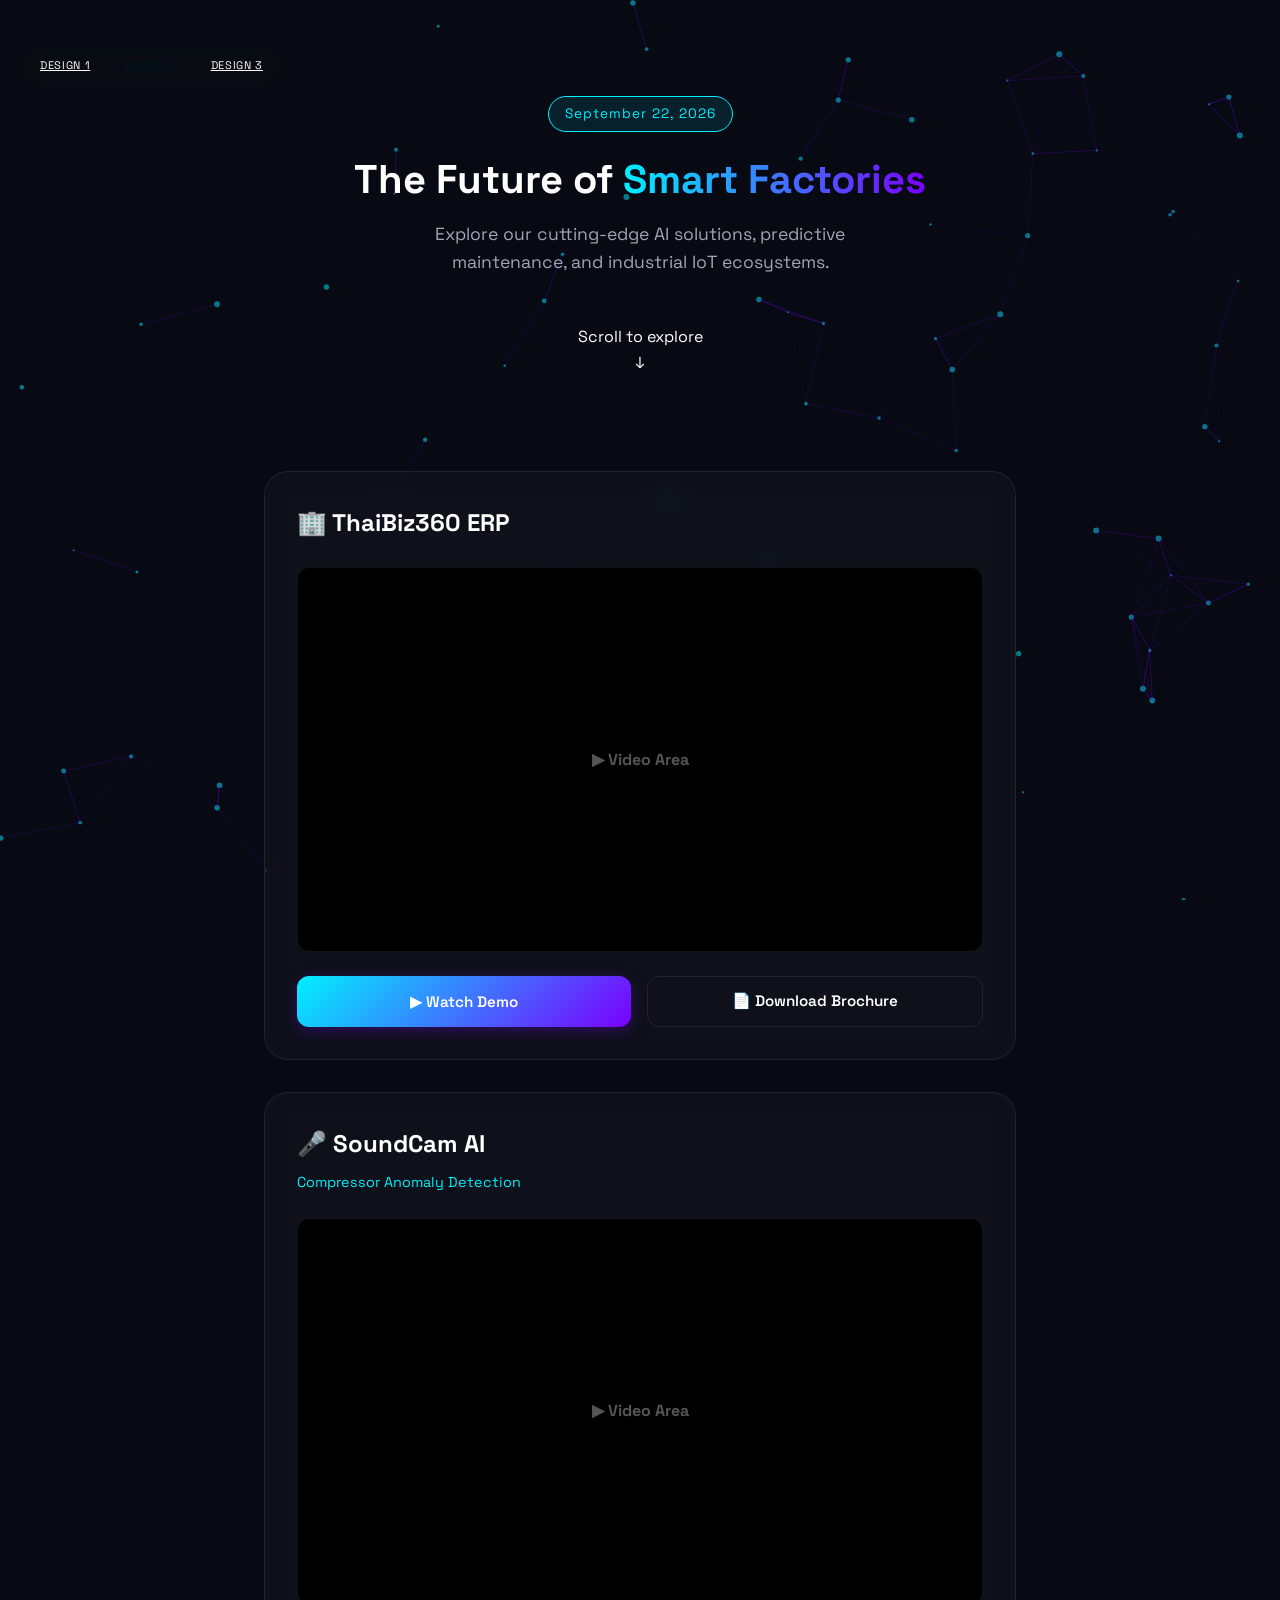
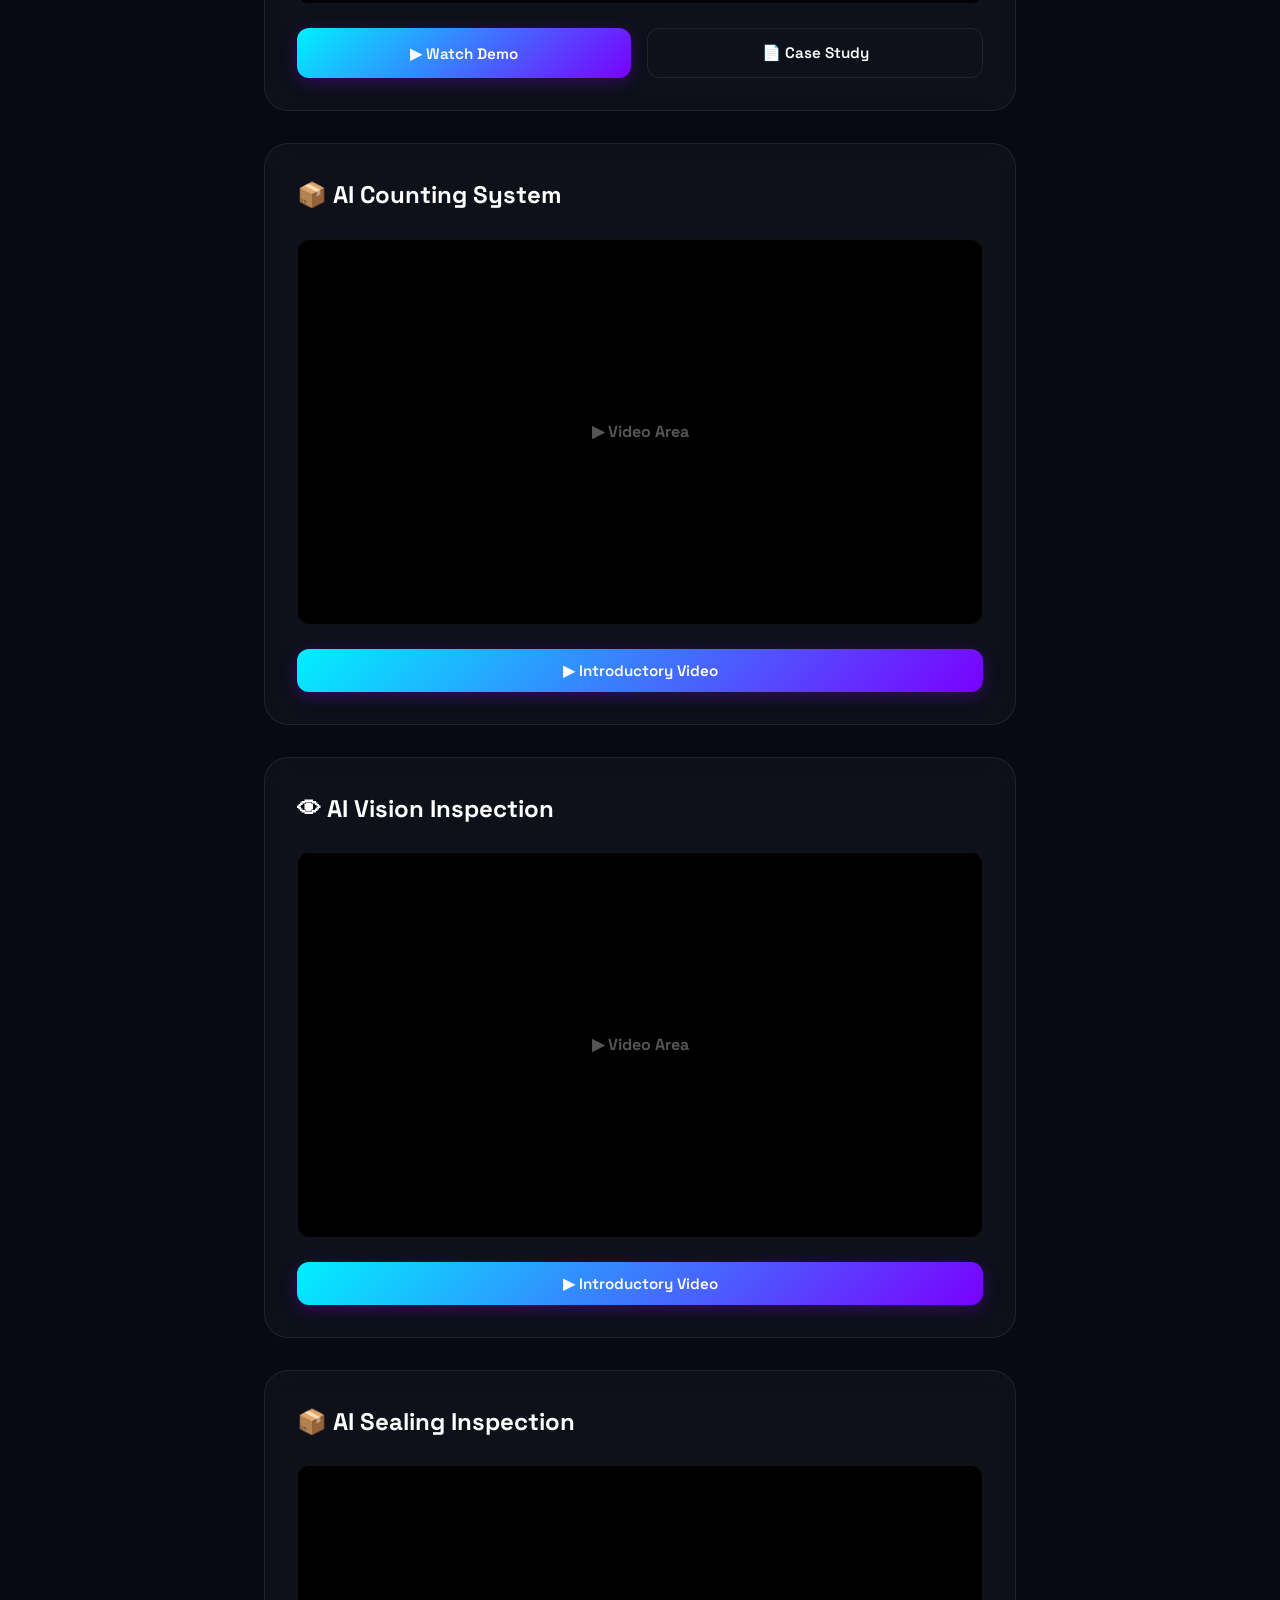
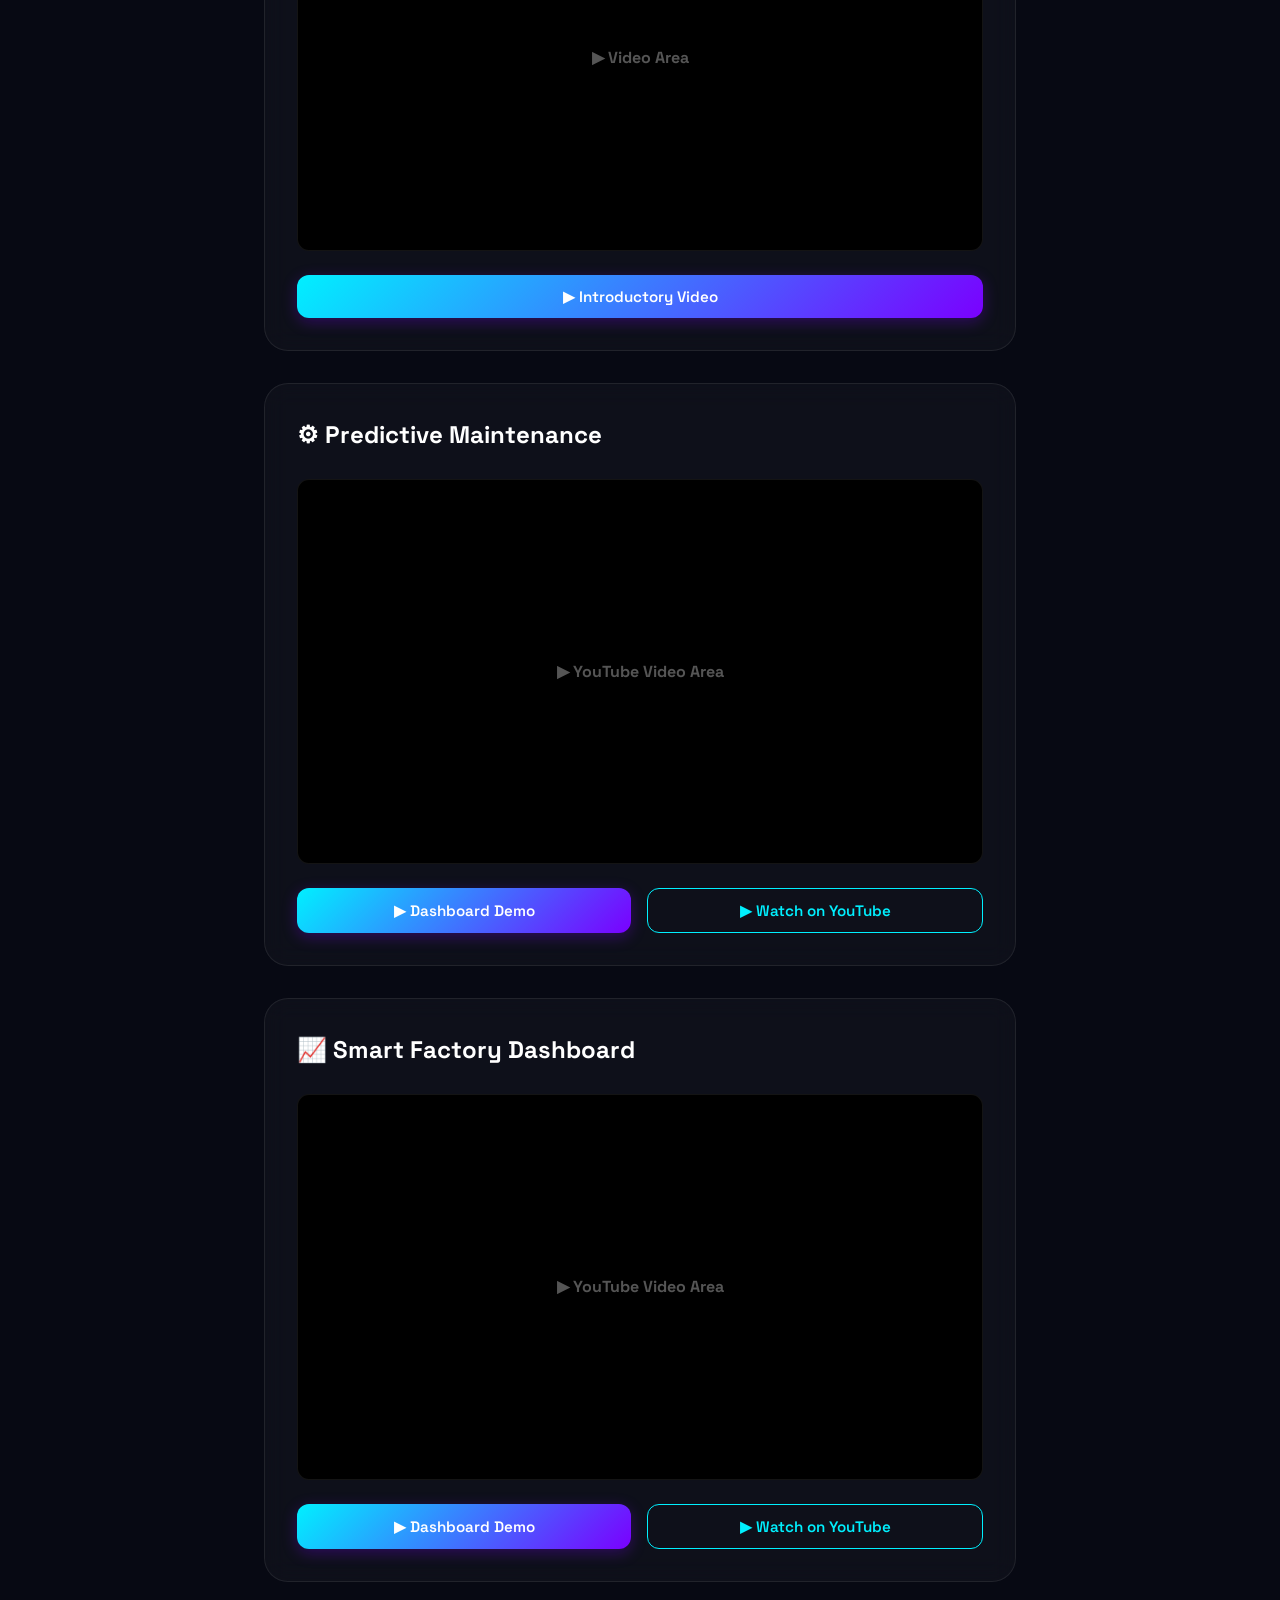
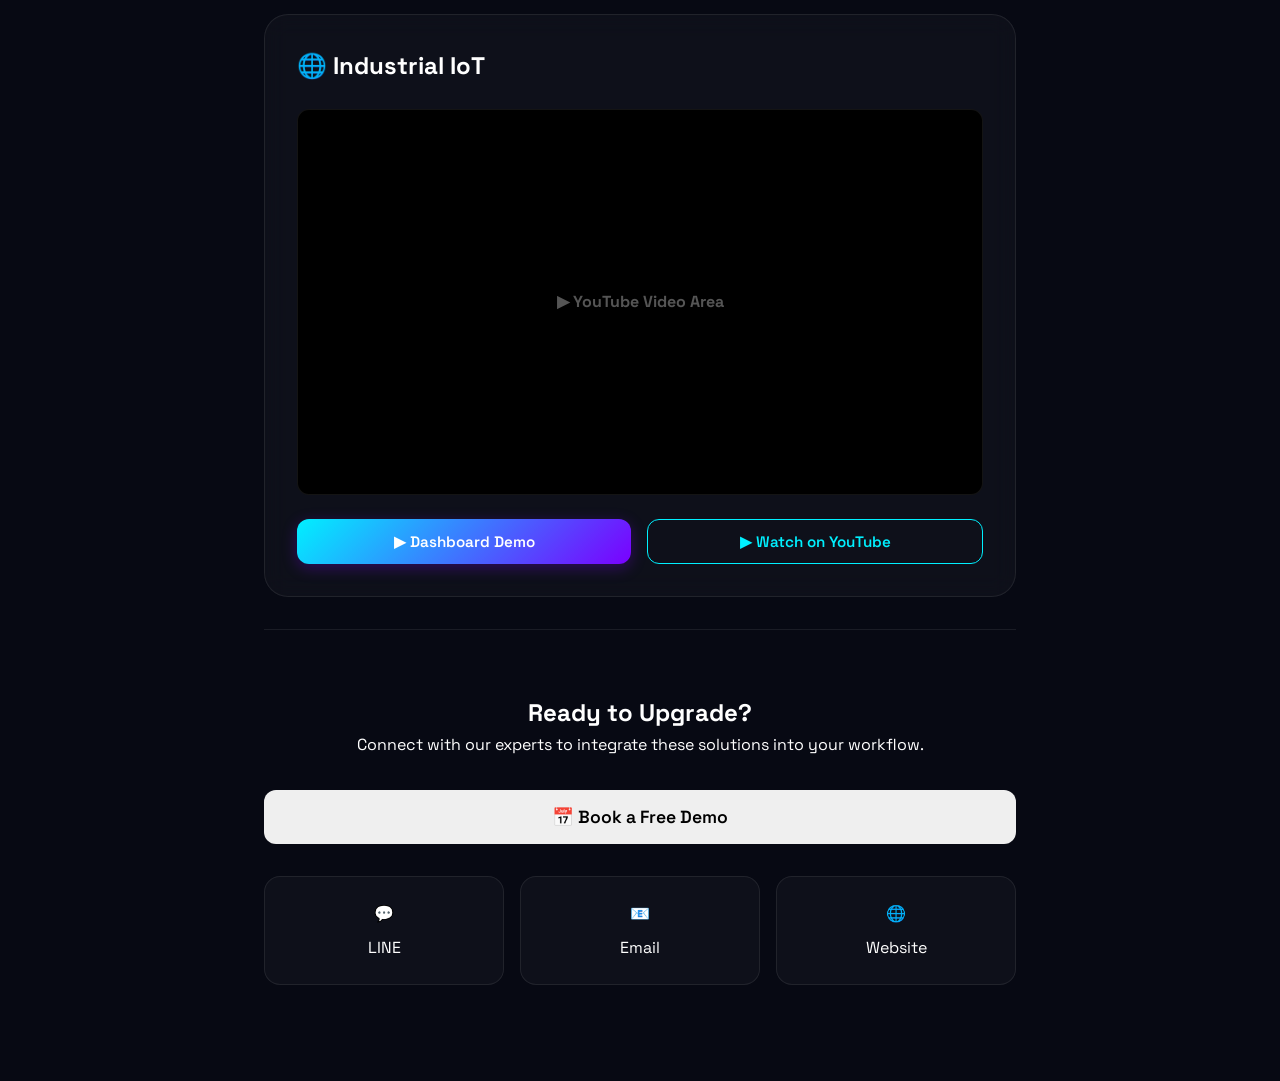
==== design2.html @ a57fcfaf "Add design switcher, particle background animation, and styles - Implemented a design switcher in in" ====
<!doctype html>
<html lang="en">
  <head>
    <meta charset="UTF-8" />
    <meta name="viewport" content="width=device-width, initial-scale=1.0" />
    <title>AI Solutions Seminar 2026</title>
    <!-- Google Fonts for a modern, tech-focused look -->
    <link
      href="https://fonts.googleapis.com/css2?family=Space+Grotesk:wght@300;500;700&display=swap"
      rel="stylesheet"
    />
    <link rel="stylesheet" href="style.css" />
  </head>
  <body>
    <div id="design-switch">
      <a href="index.html">Design 1</a>
      <a href="design2.html" class="active">Design 2</a>
      <a href="design3.html">Design 3</a>
    </div>
    <!-- Dynamic AI Particle Background -->
    <canvas id="neural-canvas"></canvas>

    <div class="container">
      <!-- Header -->
      <header class="hero reveal">
        <div class="badge">September 22, 2026</div>
        <h1>
          The Future of <span class="gradient-text">Smart Factories</span>
        </h1>
        <p>
          Explore our cutting-edge AI solutions, predictive maintenance, and
          industrial IoT ecosystems.
        </p>
        <div class="scroll-indicator">
          <span>Scroll to explore</span>
          <div class="arrow">↓</div>
        </div>
      </header>

      <main>
        <!-- 1. ThaiBiz360 ERP -->
        <section class="card reveal" id="erp">
          <h2>🏢 ThaiBiz360 ERP</h2>
          <div class="video-wrapper">
            <!-- Replace with iframe or video tag -->
            <div class="video-placeholder">▶ Video Area</div>
          </div>
          <div class="actions">
            <button class="btn primary">▶ Watch Demo</button>
            <a href="#" class="btn secondary" download>📄 Download Brochure</a>
          </div>
        </section>

        <!-- 2. SoundCam AI -->
        <section class="card reveal" id="soundcam">
          <h2>🎤 SoundCam AI</h2>
          <p class="subtitle">Compressor Anomaly Detection</p>
          <div class="video-wrapper">
            <div class="video-placeholder">▶ Video Area</div>
          </div>
          <div class="actions">
            <button class="btn primary">▶ Watch Demo</button>
            <a href="#" class="btn secondary" download>📄 Case Study</a>
          </div>
        </section>

        <!-- 3. AI Counting System -->
        <section class="card reveal" id="ai-counting">
          <h2>📦 AI Counting System</h2>
          <div class="video-wrapper">
            <div class="video-placeholder">▶ Video Area</div>
          </div>
          <div class="actions">
            <button class="btn primary">▶ Introductory Video</button>
          </div>
        </section>

        <!-- 4. AI Vision Inspection -->
        <section class="card reveal" id="vision-inspection">
          <h2>👁 AI Vision Inspection</h2>
          <div class="video-wrapper">
            <div class="video-placeholder">▶ Video Area</div>
          </div>
          <div class="actions">
            <button class="btn primary">▶ Introductory Video</button>
          </div>
        </section>

        <!-- 5. AI Sealing Inspection -->
        <section class="card reveal" id="sealing-inspection">
          <h2>📦 AI Sealing Inspection</h2>
          <div class="video-wrapper">
            <div class="video-placeholder">▶ Video Area</div>
          </div>
          <div class="actions">
            <button class="btn primary">▶ Introductory Video</button>
          </div>
        </section>

        <!-- 6. Predictive Maintenance -->
        <section class="card reveal" id="predictive-maintenance">
          <h2>⚙ Predictive Maintenance</h2>
          <div class="video-wrapper">
            <div class="video-placeholder">▶ YouTube Video Area</div>
          </div>
          <div class="actions">
            <button class="btn primary">▶ Dashboard Demo</button>
            <button class="btn outline">▶ Watch on YouTube</button>
          </div>
        </section>

        <!-- 7. Smart Factory Dashboard -->
        <section class="card reveal" id="smart-factory">
          <h2>📈 Smart Factory Dashboard</h2>
          <div class="video-wrapper">
            <div class="video-placeholder">▶ YouTube Video Area</div>
          </div>
          <div class="actions">
            <button class="btn primary">▶ Dashboard Demo</button>
            <button class="btn outline">▶ Watch on YouTube</button>
          </div>
        </section>

        <!-- 8. Industrial IoT -->
        <section class="card reveal" id="iiot">
          <h2>🌐 Industrial IoT</h2>
          <div class="video-wrapper">
            <div class="video-placeholder">▶ YouTube Video Area</div>
          </div>
          <div class="actions">
            <button class="btn primary">▶ Dashboard Demo</button>
            <button class="btn outline">▶ Watch on YouTube</button>
          </div>
        </section>
      </main>

      <!-- Footer / Contact -->
      <footer class="contact-section reveal">
        <h2>Ready to Upgrade?</h2>
        <p>
          Connect with our experts to integrate these solutions into your
          workflow.
        </p>
        <button class="btn mega">📅 Book a Free Demo</button>

        <div class="contact-grid">
          <a href="#" class="contact-card">
            <span class="icon">💬</span>
            <span>LINE</span>
          </a>
          <a href="mailto:contact@company.com" class="contact-card">
            <span class="icon">📧</span>
            <span>Email</span>
          </a>
          <a href="#" class="contact-card">
            <span class="icon">🌐</span>
            <span>Website</span>
          </a>
        </div>
      </footer>
    </div>
    <script src="script.js"></script>
  </body>
</html>
---- style.css ----
:root {
  --bg-color: #070913;
  --primary-cyan: #00f0ff;
  --primary-purple: #7a00ff;
  --glass-bg: rgba(255, 255, 255, 0.03);
  --glass-border: rgba(255, 255, 255, 0.08);
  --text-main: #ffffff;
  --text-muted: #a0a5b5;
}

* {
  box-sizing: border-box;
  margin: 0;
  padding: 0;
}

body {
  background-color: var(--bg-color);
  color: var(--text-main);
  font-family: "Space Grotesk", sans-serif;
  overflow-x: hidden;
  line-height: 1.6;
}

/* Canvas Background */
canvas {
  position: fixed;
  top: 0;
  left: 0;
  width: 100vw;
  height: 100vh;
  z-index: -1;
  pointer-events: none;
}

.container {
  max-width: 800px;
  margin: 0 auto;
  padding: 2rem 1.5rem;
}

/* Typography & Hero */
.gradient-text {
  background: linear-gradient(
    90deg,
    var(--primary-cyan),
    var(--primary-purple)
  );
  -webkit-background-clip: text;
  -webkit-text-fill-color: transparent;
}

.hero {
  text-align: center;
  padding: 4rem 0 6rem;
}

.badge {
  display: inline-block;
  padding: 6px 16px;
  background: rgba(0, 240, 255, 0.1);
  color: var(--primary-cyan);
  border: 1px solid var(--primary-cyan);
  border-radius: 50px;
  font-size: 0.85rem;
  margin-bottom: 1.5rem;
  letter-spacing: 1px;
}

.hero h1 {
  font-size: 2.5rem;
  margin-bottom: 1rem;
  line-height: 1.2;
}

.hero p {
  color: var(--text-muted);
  font-size: 1.1rem;
  max-width: 500px;
  margin: 0 auto 3rem;
}

/* Glassmorphism Cards */
.card {
  background: var(--glass-bg);
  backdrop-filter: blur(12px);
  -webkit-backdrop-filter: blur(12px);
  border: 1px solid var(--glass-border);
  border-radius: 24px;
  padding: 2rem;
  margin-bottom: 2rem;
  transition:
    transform 0.3s ease,
    border-color 0.3s ease;
}

.card:hover {
  border-color: rgba(0, 240, 255, 0.3);
  transform: translateY(-5px);
}

.card h2 {
  font-size: 1.5rem;
  margin-bottom: 0.5rem;
}

.subtitle {
  color: var(--primary-cyan);
  font-size: 0.9rem;
  margin-bottom: 1rem;
}

/* Video Wrapper */
.video-wrapper {
  width: 100%;
  aspect-ratio: 16 / 9;
  background: #000;
  border-radius: 12px;
  overflow: hidden;
  margin: 1.5rem 0;
  position: relative;
  border: 1px solid var(--glass-border);
}

.video-placeholder {
  display: flex;
  align-items: center;
  justify-content: center;
  height: 100%;
  color: #555;
  font-weight: bold;
}

/* Buttons */
.actions {
  display: flex;
  flex-wrap: wrap;
  gap: 1rem;
}

.btn {
  padding: 12px 24px;
  border-radius: 12px;
  font-family: inherit;
  font-weight: 600;
  font-size: 0.95rem;
  cursor: pointer;
  text-decoration: none;
  text-align: center;
  transition: all 0.3s ease;
  flex: 1;
  min-width: 140px;
  border: none;
}

.btn.primary {
  background: linear-gradient(
    135deg,
    var(--primary-cyan),
    var(--primary-purple)
  );
  color: #fff;
  box-shadow: 0 4px 15px rgba(122, 0, 255, 0.3);
}

.btn.primary:hover {
  box-shadow: 0 6px 20px rgba(0, 240, 255, 0.4);
  transform: scale(1.02);
}

.btn.secondary {
  background: transparent;
  color: var(--text-main);
  border: 1px solid var(--glass-border);
}

.btn.secondary:hover {
  background: rgba(255, 255, 255, 0.05);
  border-color: #fff;
}

.btn.outline {
  background: transparent;
  color: var(--primary-cyan);
  border: 1px solid var(--primary-cyan);
}

/* Footer / Contact */
.contact-section {
  text-align: center;
  padding: 4rem 0;
  border-top: 1px solid var(--glass-border);
  margin-top: 2rem;
}

.btn.mega {
  width: 100%;
  padding: 16px;
  font-size: 1.1rem;
  margin: 2rem 0;
}

.contact-grid {
  display: grid;
  grid-template-columns: repeat(3, 1fr);
  gap: 1rem;
}

.contact-card {
  background: var(--glass-bg);
  border: 1px solid var(--glass-border);
  border-radius: 16px;
  padding: 1.5rem 0;
  text-decoration: none;
  color: var(--text-main);
  display: flex;
  flex-direction: column;
  align-items: center;
  gap: 0.5rem;
  transition: 0.3s;
}

.contact-card:hover {
  background: rgba(255, 255, 255, 0.08);
  border-color: var(--primary-cyan);
}

/* JS Animation Classes */
.reveal {
  opacity: 0;
  transform: translateY(40px);
  transition: all 0.8s cubic-bezier(0.16, 1, 0.3, 1);
}

.reveal.active {
  opacity: 1;
  transform: translateY(0);
}

/* ============================================================
   DESIGN SWITCHER
   ============================================================ */
#design-switch {
  position: fixed;
  top: 46px;
  left: 22px;
  z-index: 70;
  display: flex;
  gap: 6px;
  background: rgba(9, 13, 19, 0.85);
  backdrop-filter: blur(8px);
  border: 1px solid var(--line-soft);
  border-radius: 100px;
  padding: 4px;
}
#design-switch a {
  font-family: var(--mono);
  font-size: 11px;
  letter-spacing: 0.06em;
  text-transform: uppercase;
  padding: 7px 14px;
  border-radius: 100px;
  color: var(--muted);
  transition: all 0.25s ease;
}
#design-switch a.active {
  background: var(--cyan);
  color: #03141b;
  font-weight: 700;
}
#design-switch a:not(.active):hover {
  color: var(--text);
}
@media (max-width: 640px) {
  #design-switch {
    top: 42px;
    left: 12px;
  }
  #design-switch a {
    padding: 6px 10px;
    font-size: 10px;
  }
}
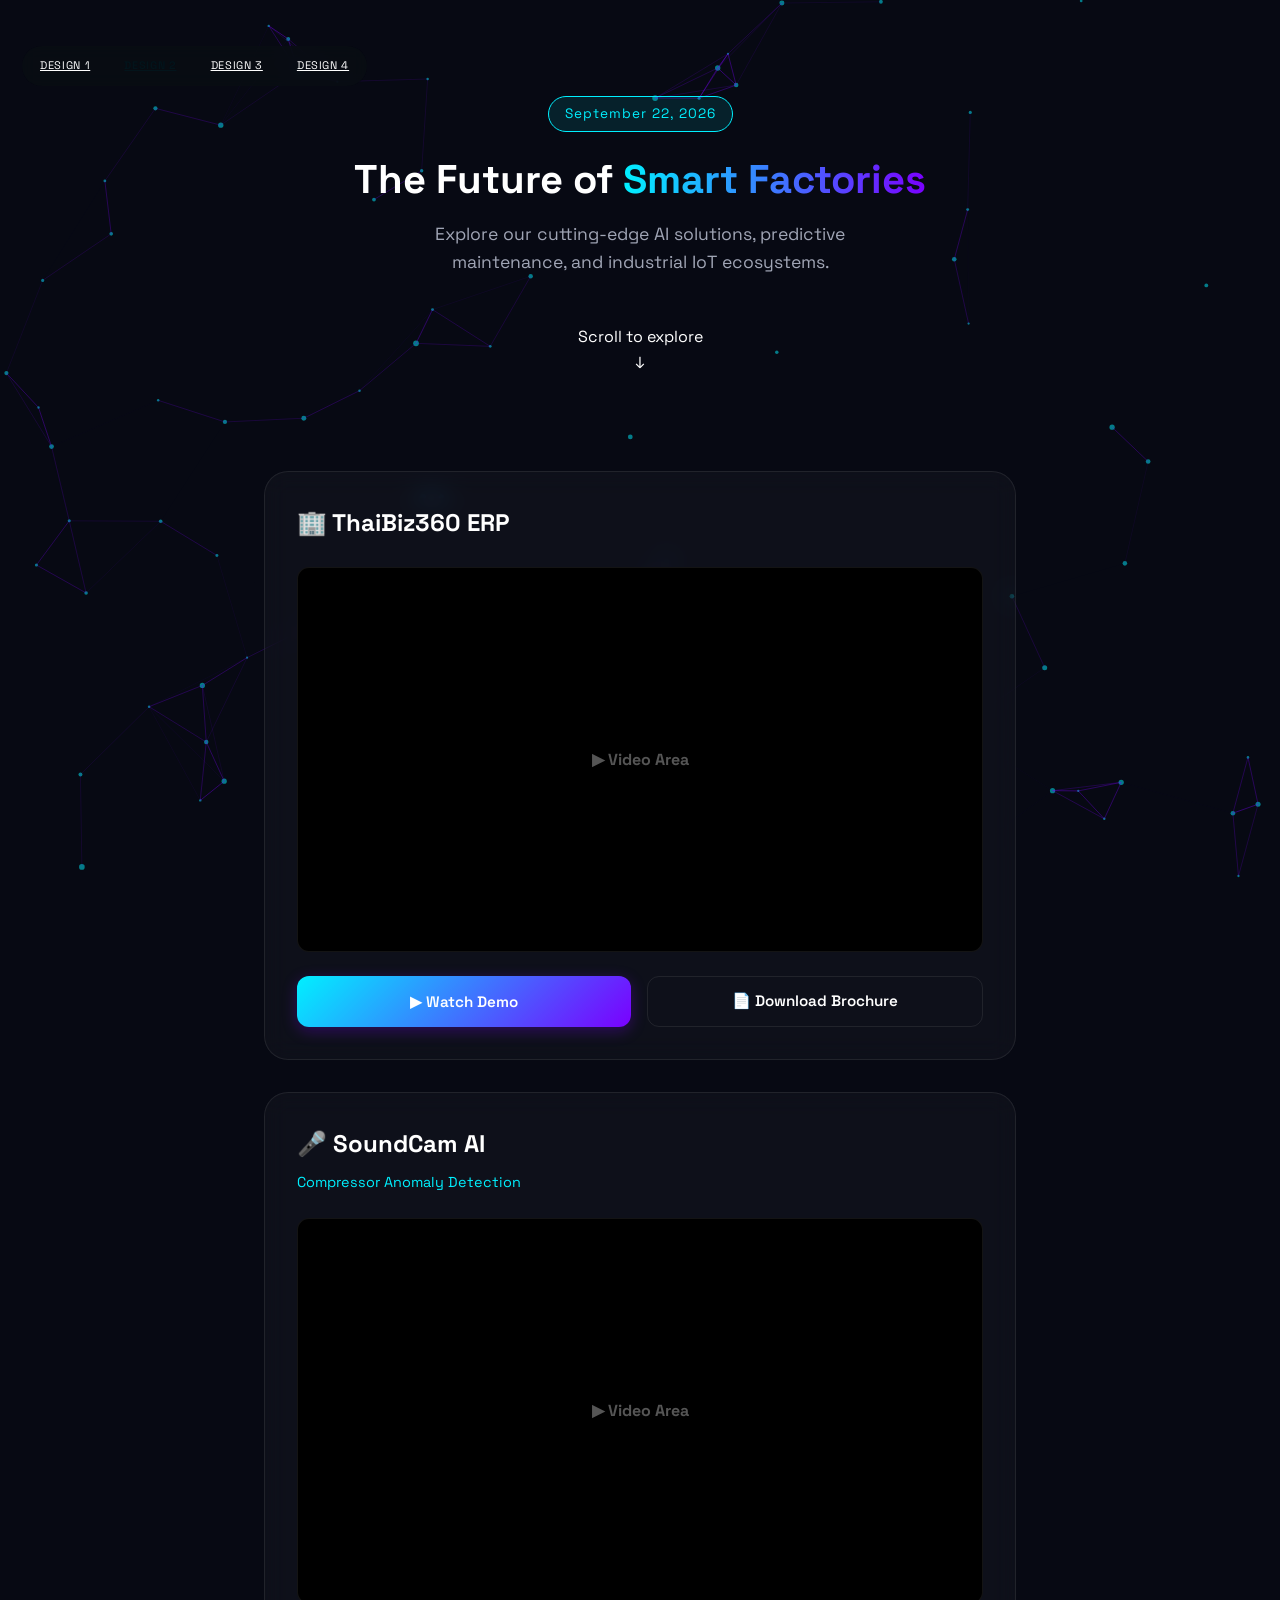
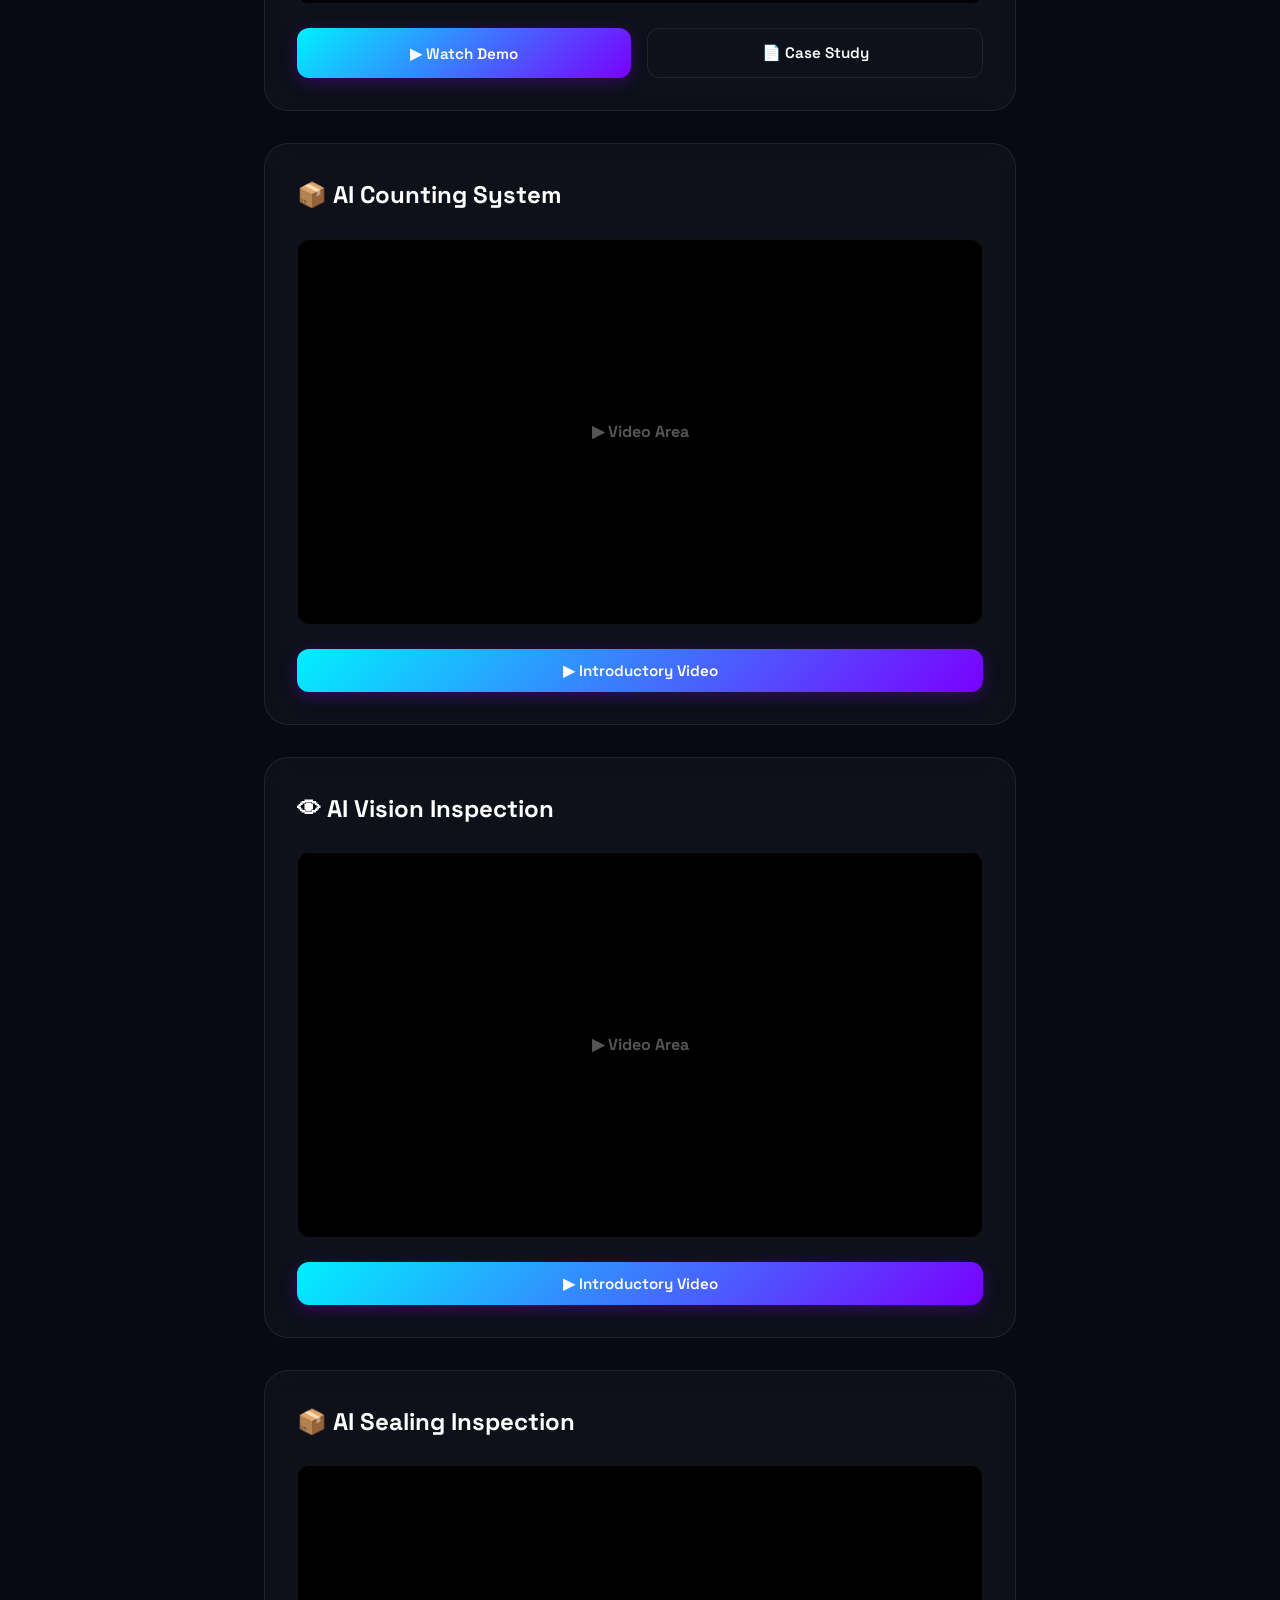
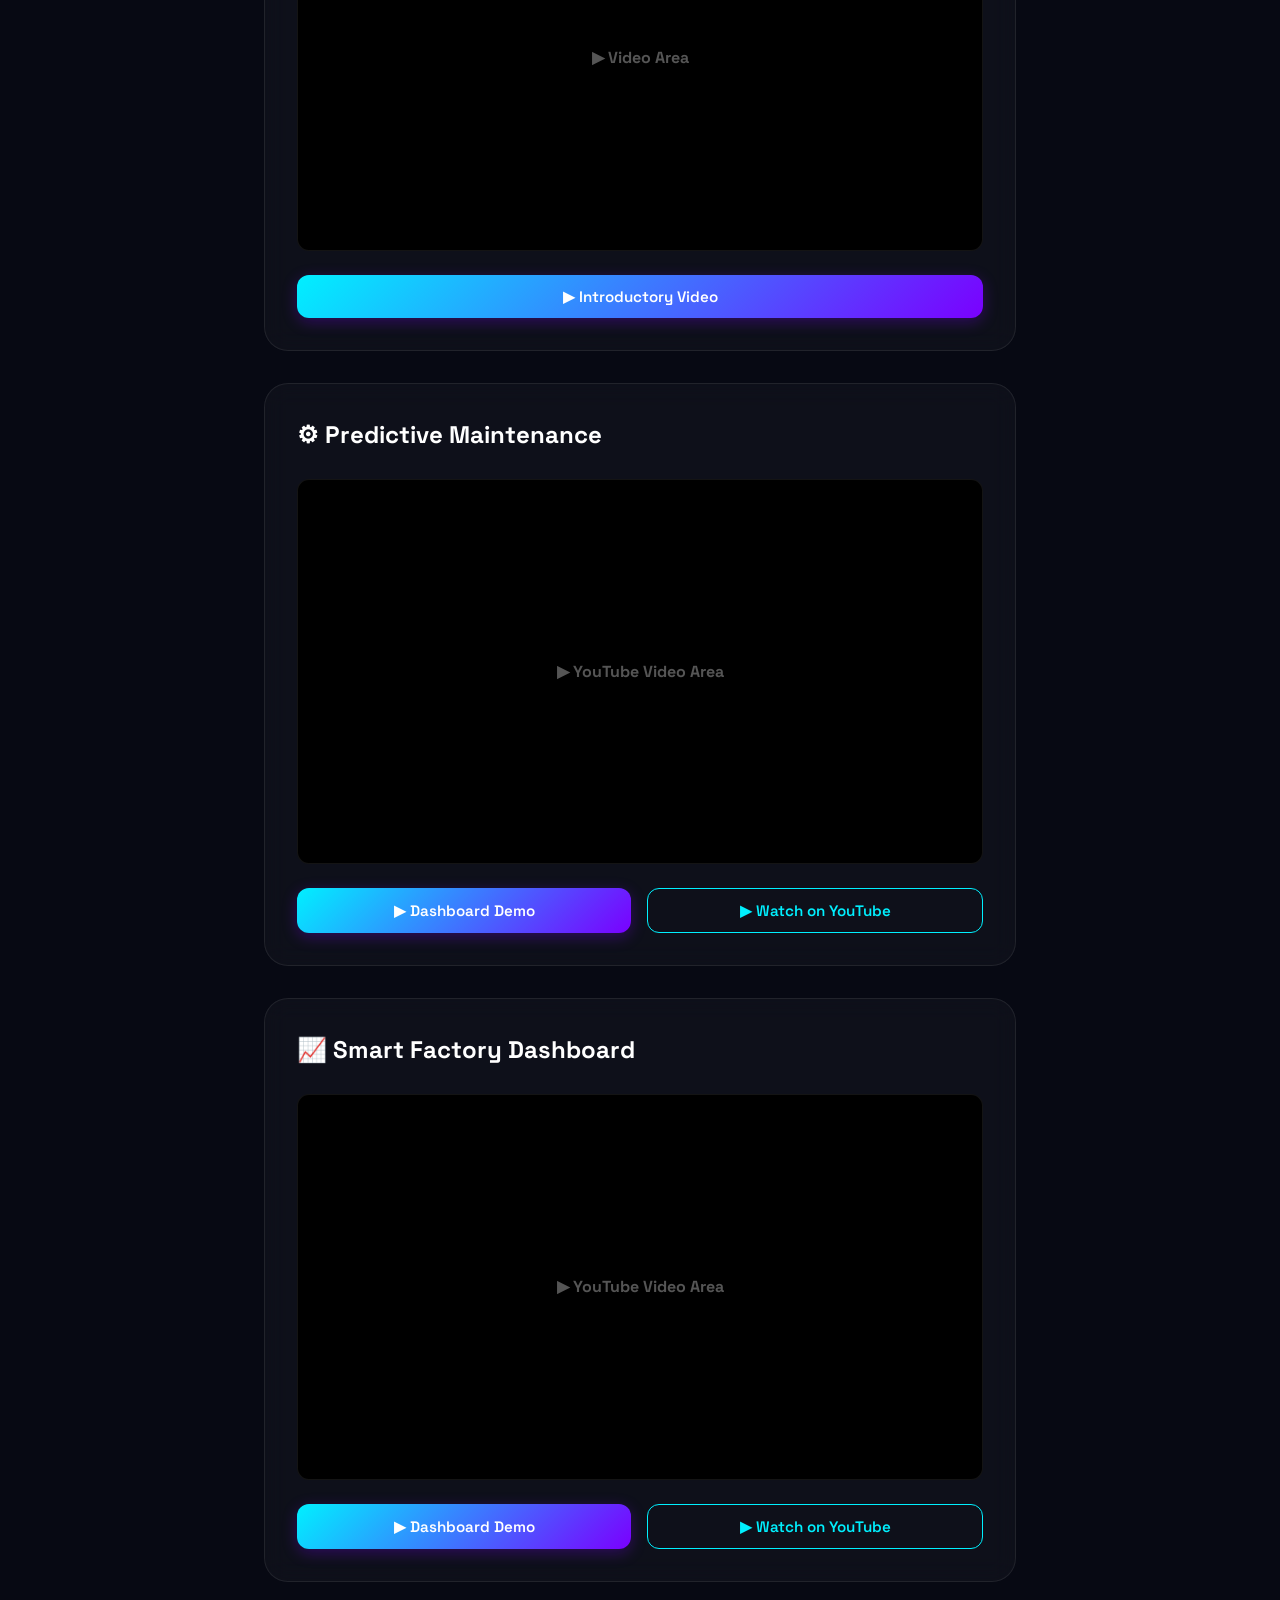
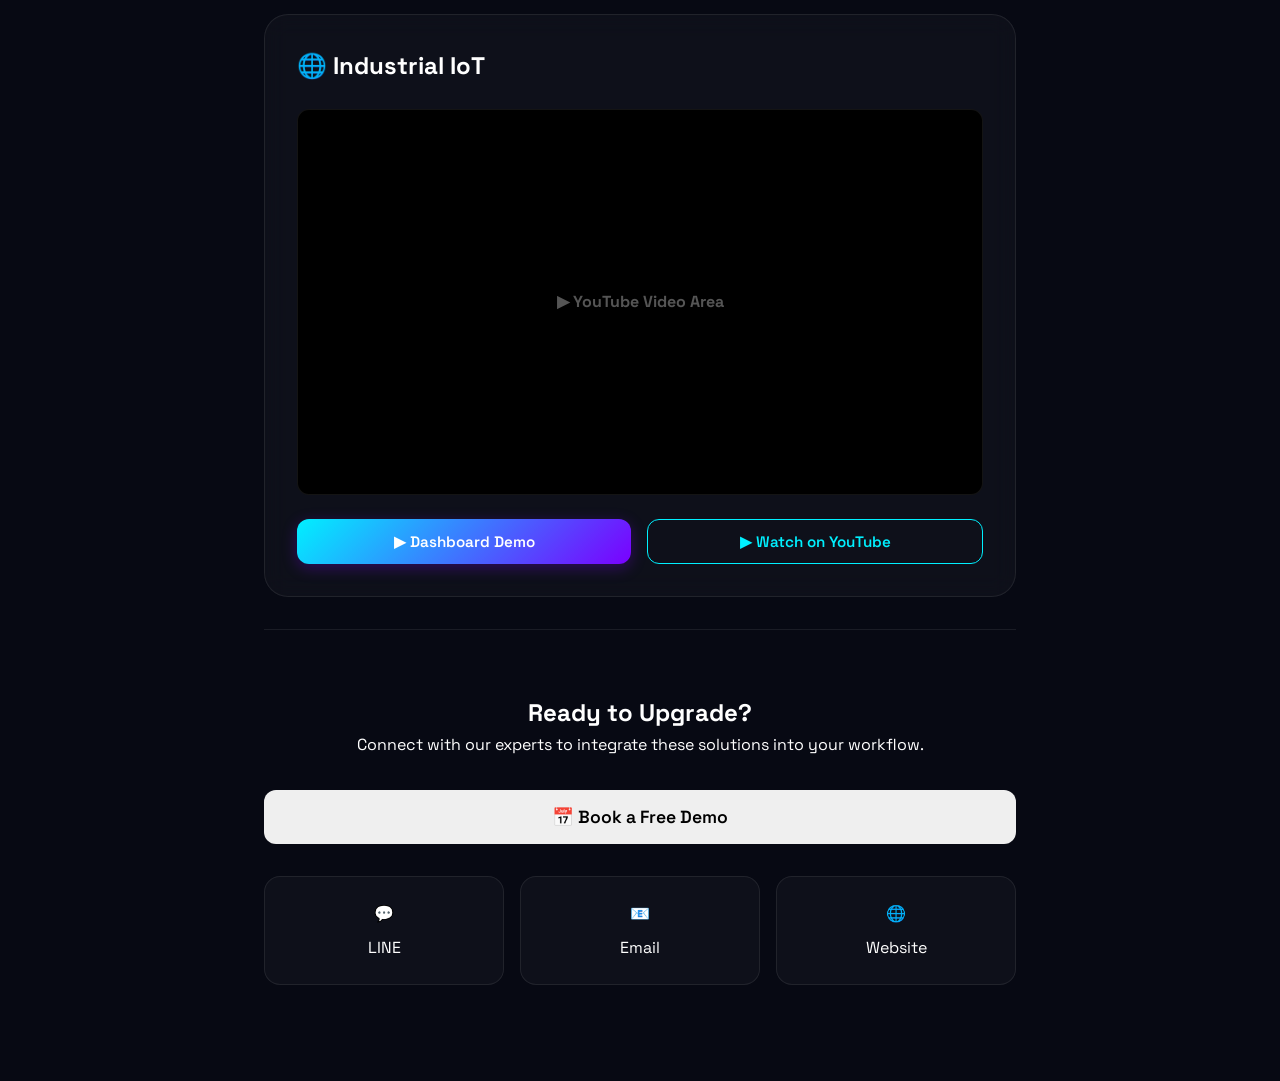
==== commit ae966ab1: "design4 added" ====
--- a/design2.html
+++ b/design2.html
@@ -16,6 +16,7 @@
       <a href="index.html">Design 1</a>
       <a href="design2.html" class="active">Design 2</a>
       <a href="design3.html">Design 3</a>
+      <a href="design4.html">Design 4</a>
     </div>
     <!-- Dynamic AI Particle Background -->
     <canvas id="neural-canvas"></canvas>
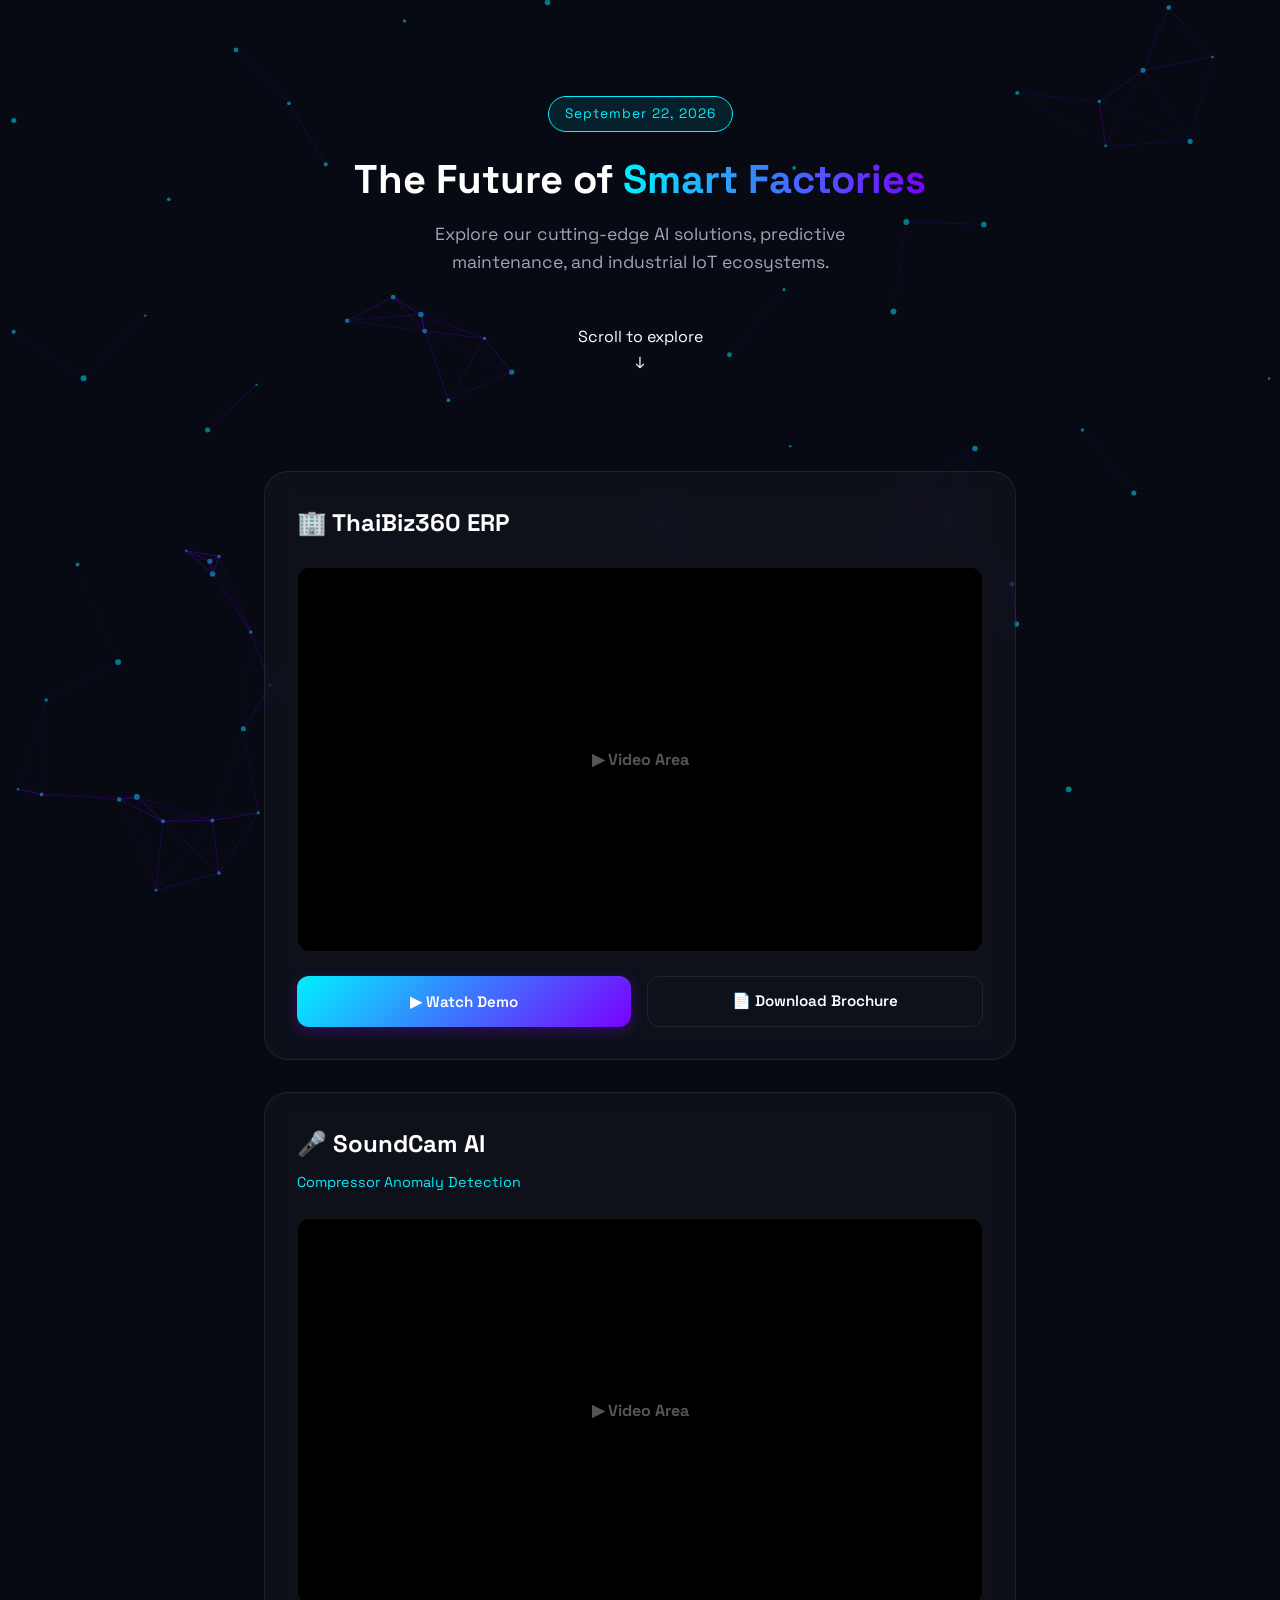
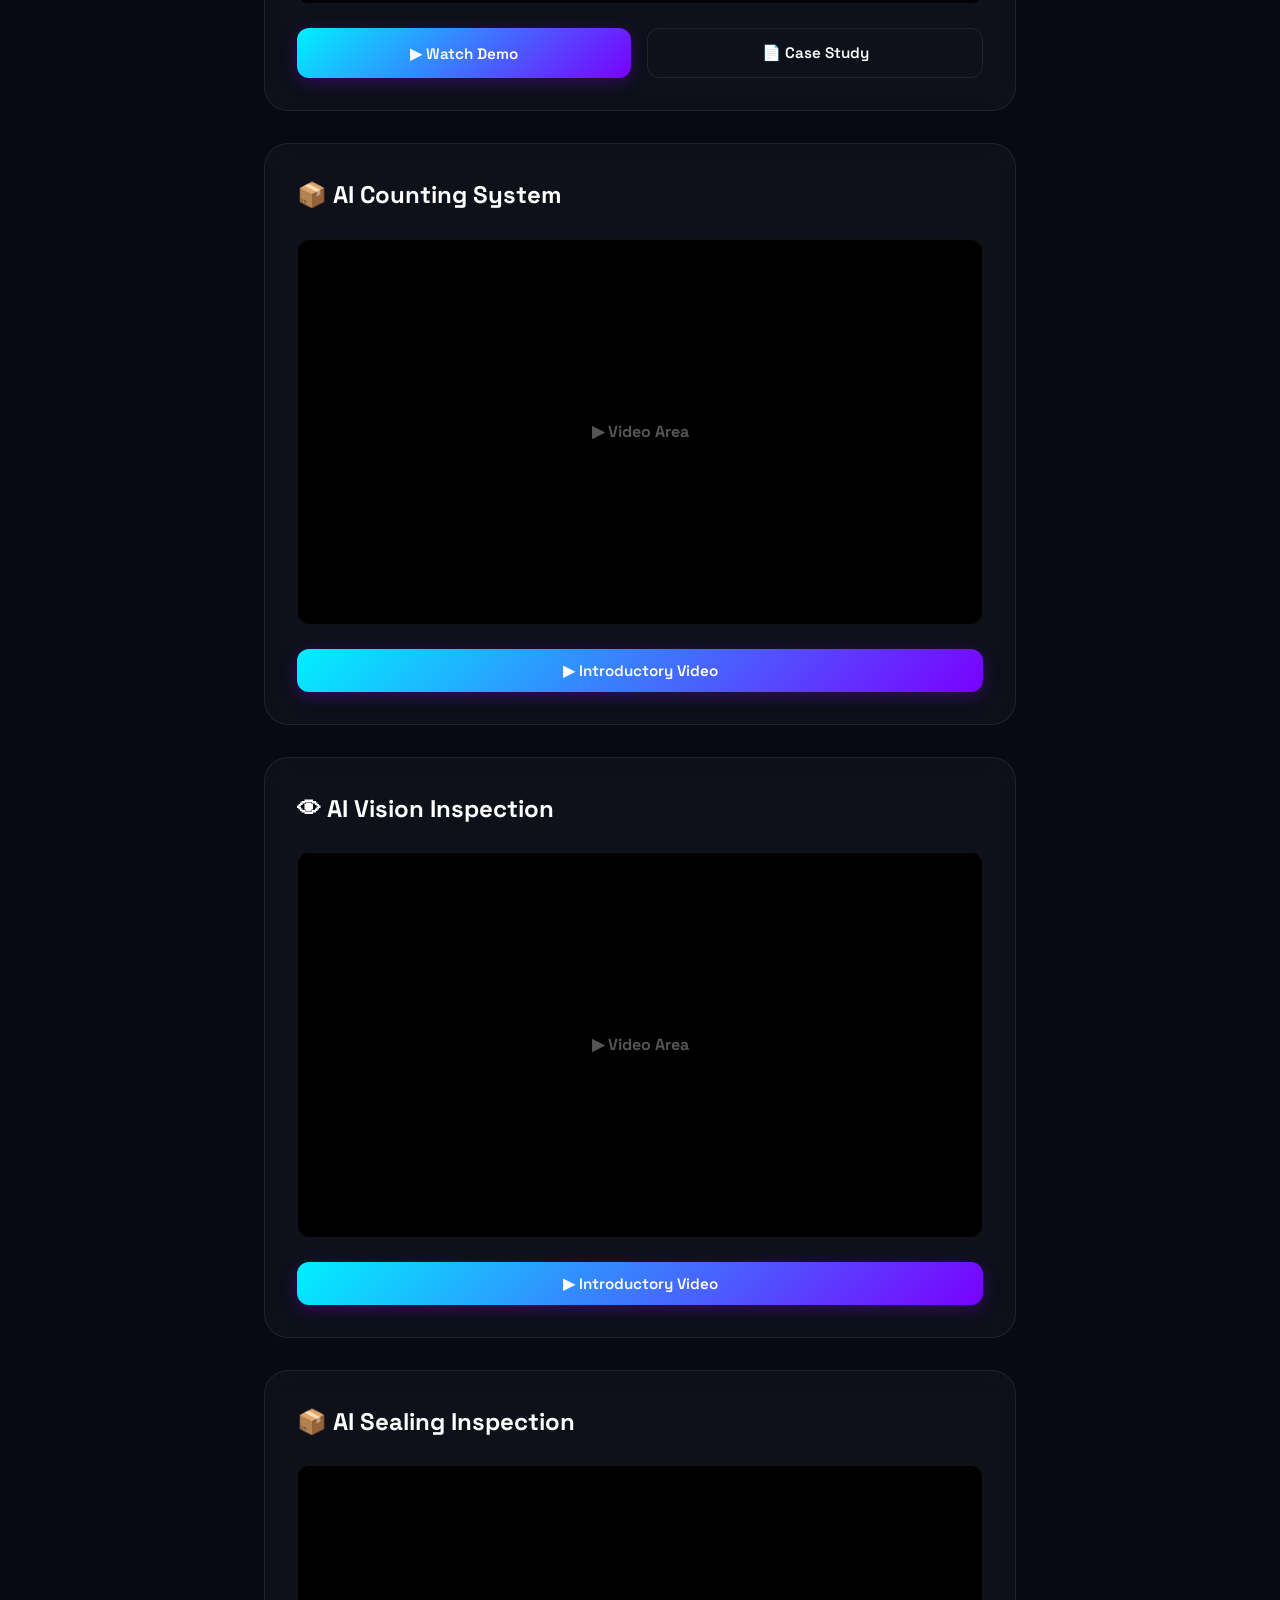
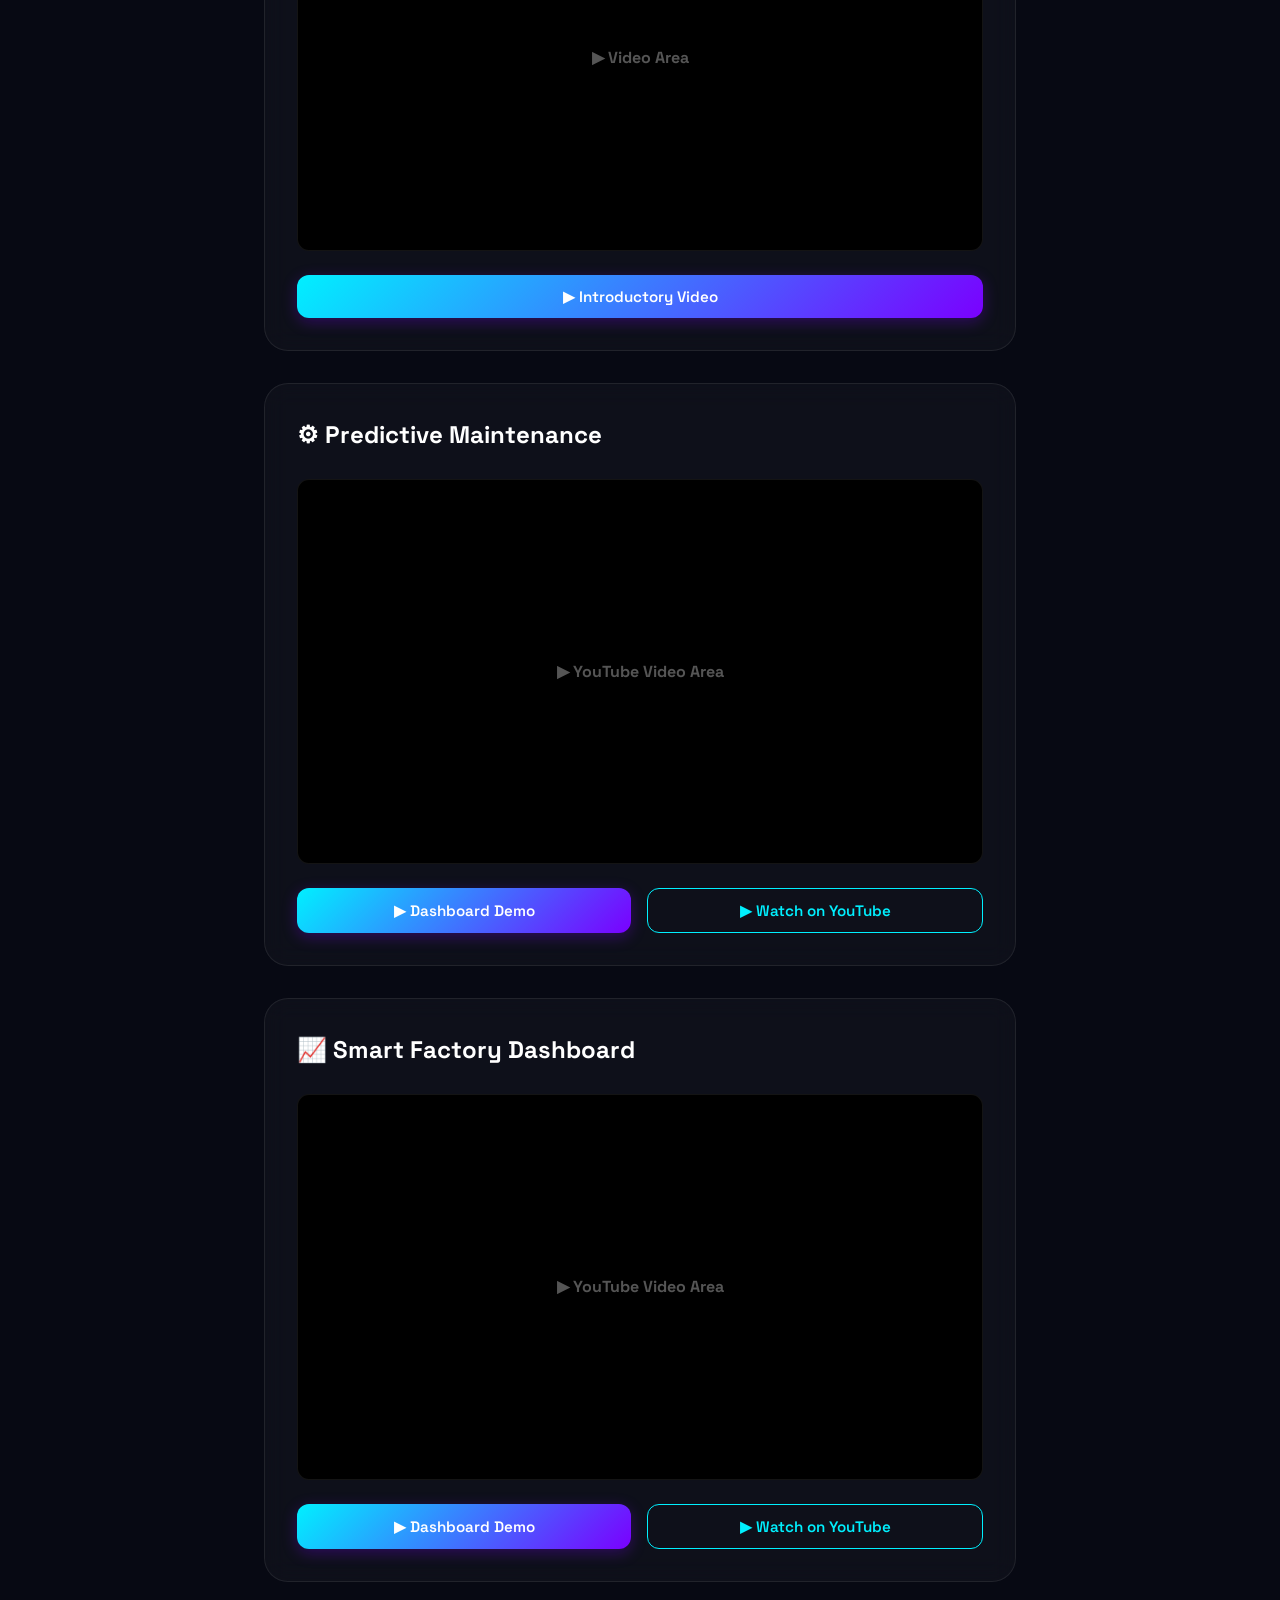
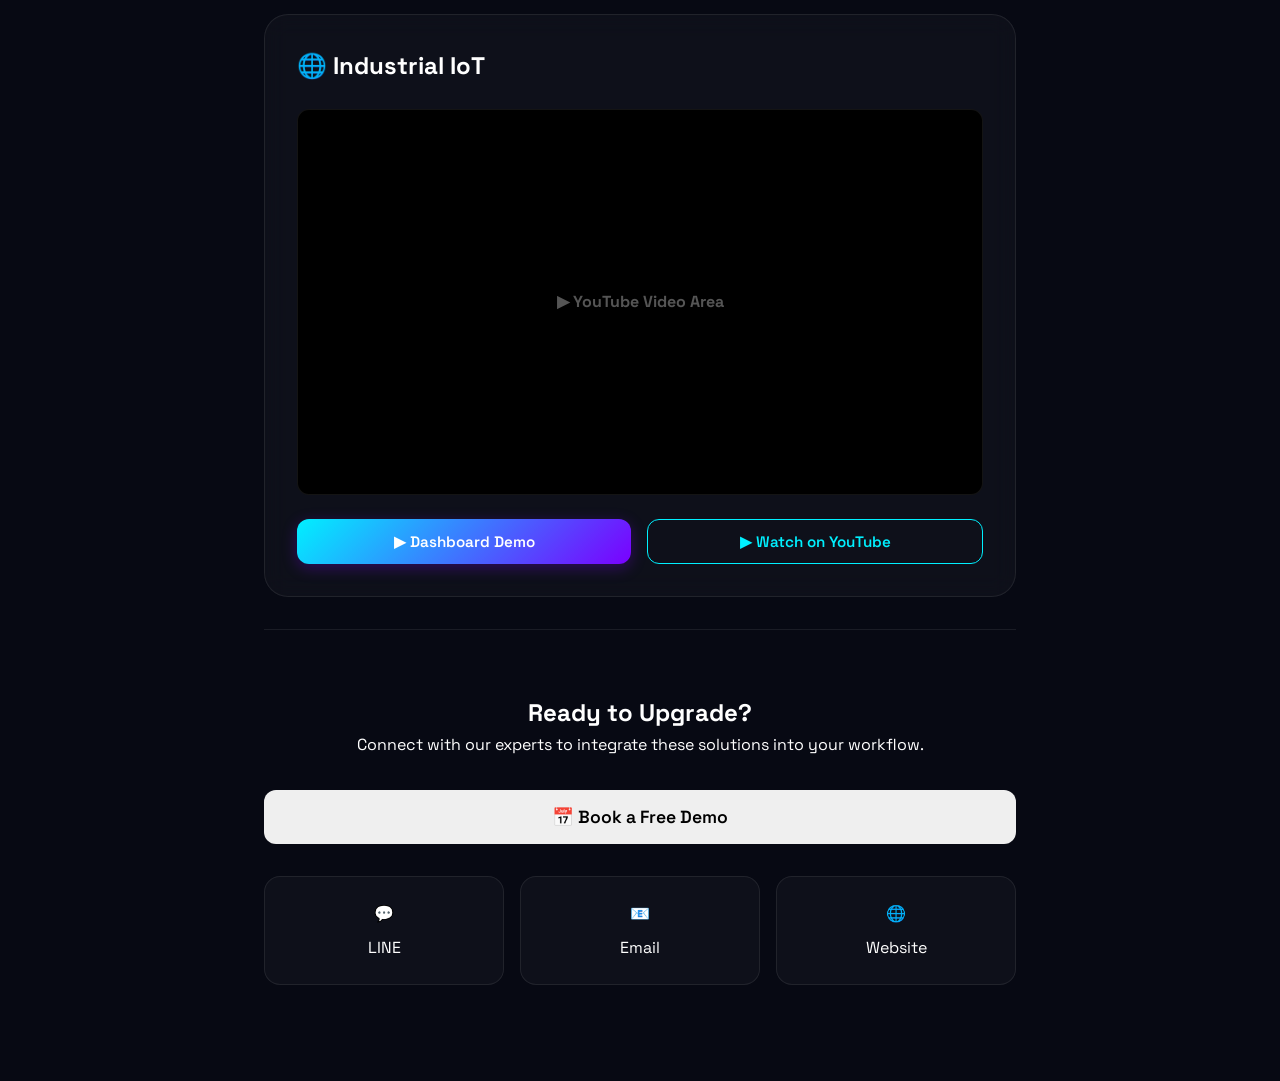
==== commit 4894d51d: "Comment out design switch and ticker sections in HTML files" ====
--- a/design2.html
+++ b/design2.html
@@ -12,12 +12,12 @@
     <link rel="stylesheet" href="style.css" />
   </head>
   <body>
-    <div id="design-switch">
+    <!-- <div id="design-switch">
       <a href="index.html">Design 1</a>
       <a href="design2.html" class="active">Design 2</a>
       <a href="design3.html">Design 3</a>
       <a href="design4.html">Design 4</a>
-    </div>
+    </div> -->
     <!-- Dynamic AI Particle Background -->
     <canvas id="neural-canvas"></canvas>
 
